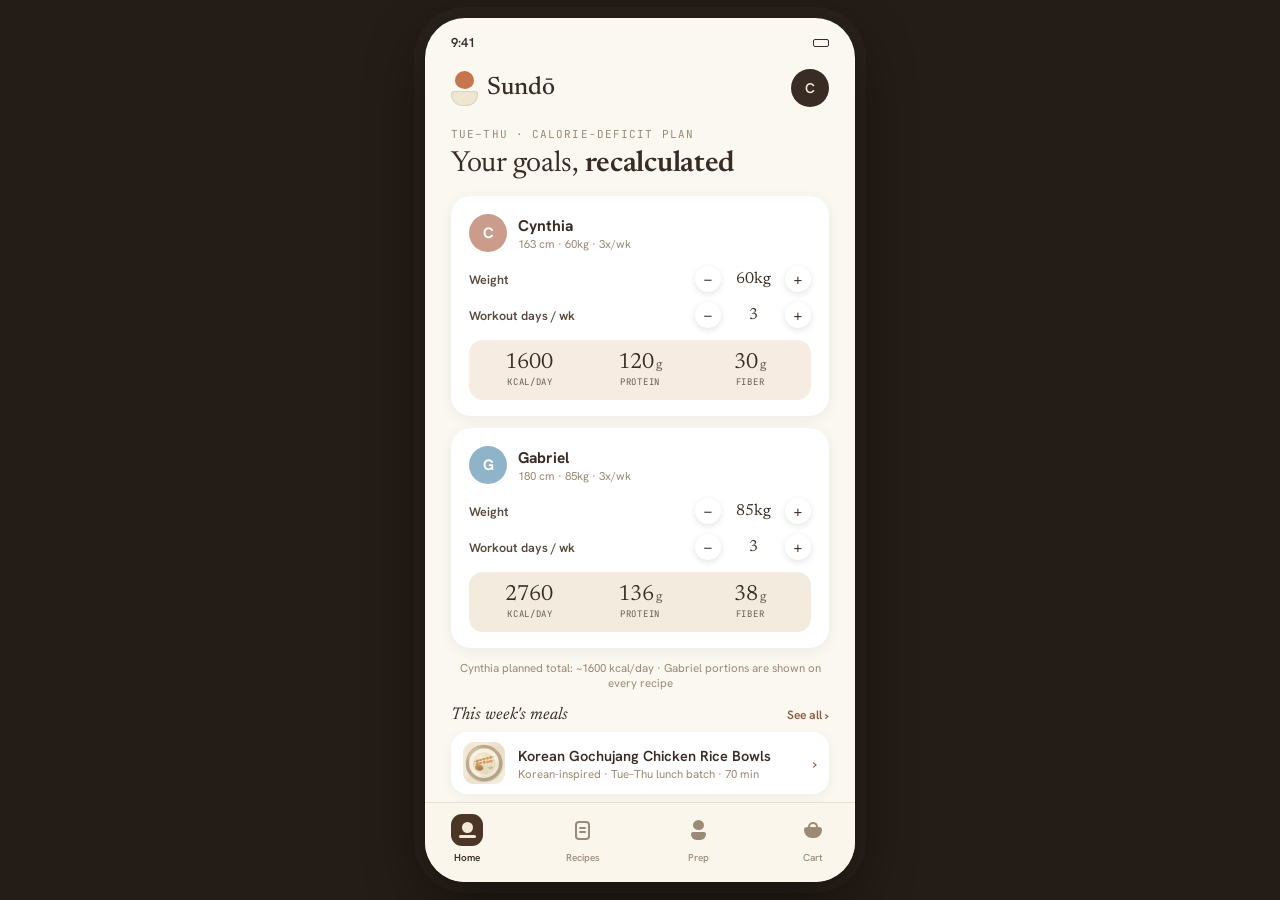
==== refresh.html @ 7ec4fa52 "feat: refresh Tue-Thu Asian deficit plan" ====
<!doctype html>
<html lang="en">
<head>
  <meta charset="utf-8">
  <meta name="viewport" content="width=device-width, initial-scale=1, viewport-fit=cover">
  <meta name="theme-color" content="#382C24">
  <title>Refreshing Sundō…</title>
  <style>body{margin:0;min-height:100vh;display:grid;place-items:center;background:#FBF6EC;color:#382C24;font:16px system-ui,sans-serif}main{text-align:center;padding:2rem}strong{font-size:1.2rem}</style>
</head>
<body>
  <main><strong>Refreshing Sundō…</strong><p>Clearing the old offline copy and opening the latest meal plan.</p></main>
  <script>
    (async () => {
      try {
        const registrations = await navigator.serviceWorker.getRegistrations();
        await Promise.all(registrations.map((registration) => registration.unregister()));
        const keys = await caches.keys();
        await Promise.all(keys.map((key) => caches.delete(key)));
      } catch (_) {
        // Continue to the cache-busted app even where cache APIs are unavailable.
      }
      location.replace('./?updated=calorie-deficit-tue-thu');
    })();
  </script>
</body>
</html>
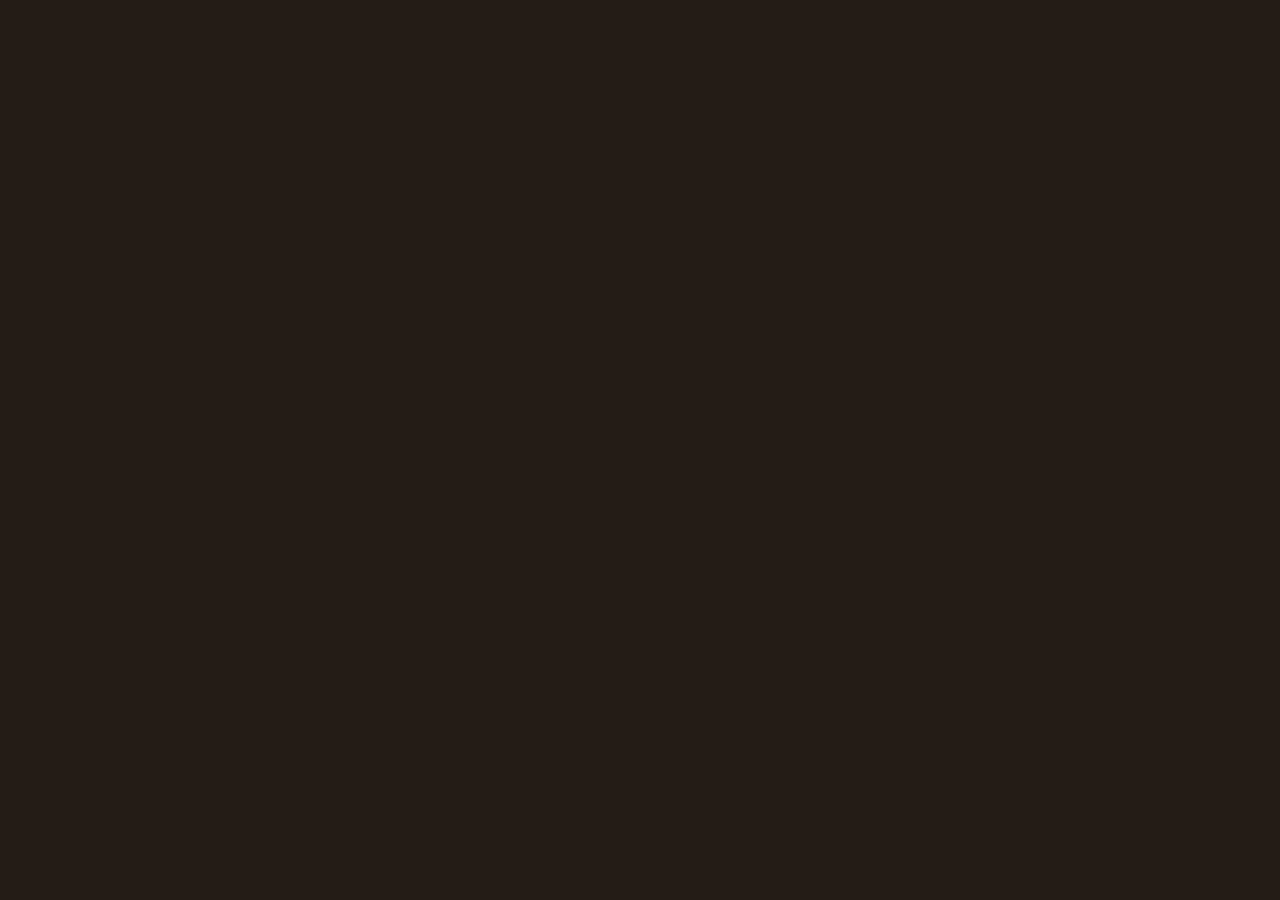
==== commit e3f760b2: "feat: add full-week mixed deficit plan" ====
--- a/refresh.html
+++ b/refresh.html
@@ -19,7 +19,7 @@
       } catch (_) {
         // Continue to the cache-busted app even where cache APIs are unavailable.
       }
-      location.replace('./?updated=calorie-deficit-tue-thu');
+      location.replace('./?updated=mixed-menu-oct-19-25');
     })();
   </script>
 </body>
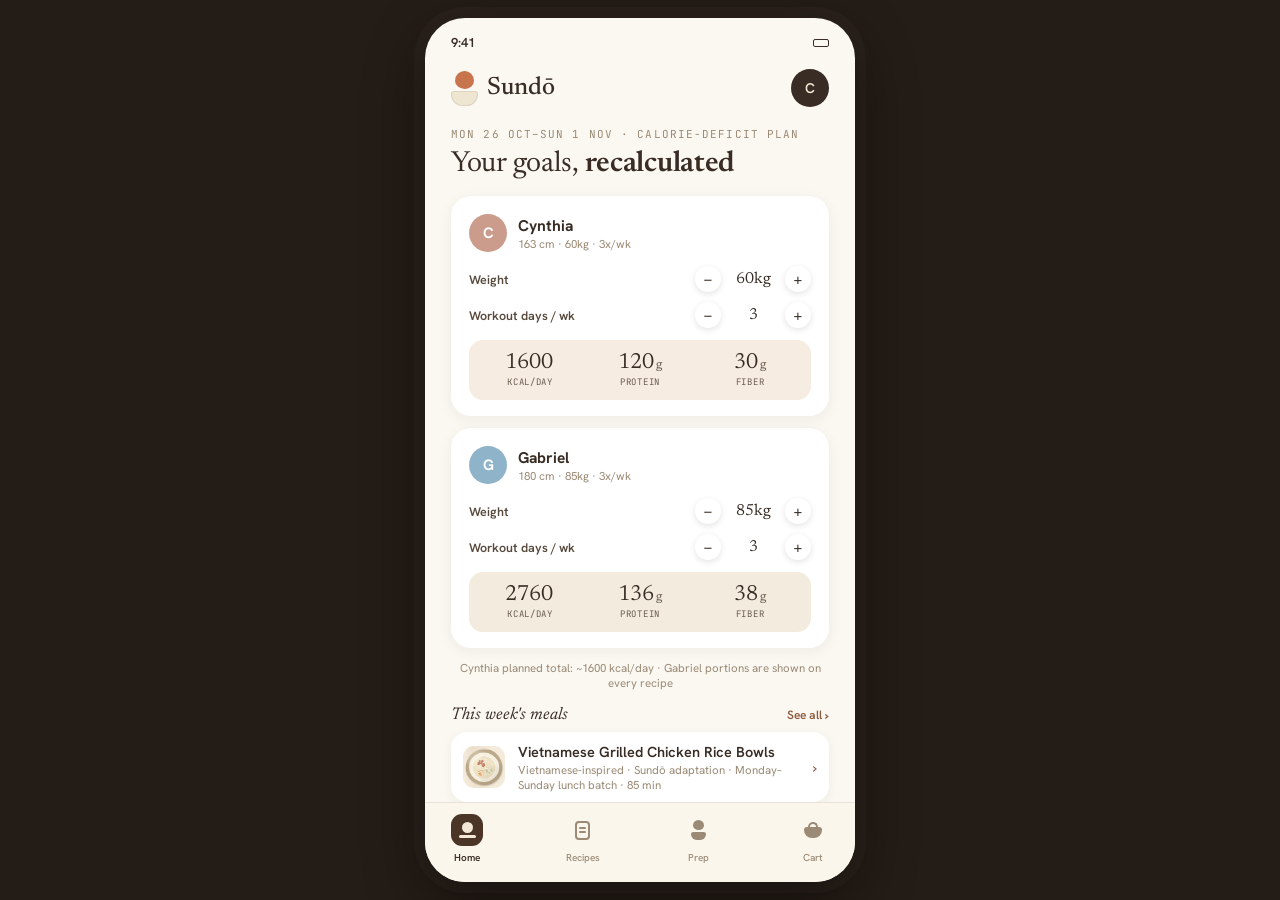
==== commit 1c819ff5: "feat: replace weekly menu with fresh roster" ====
--- a/refresh.html
+++ b/refresh.html
@@ -19,7 +19,7 @@
       } catch (_) {
         // Continue to the cache-busted app even where cache APIs are unavailable.
       }
-      location.replace('./?updated=mixed-menu-oct-19-25');
+      location.replace('./?updated=oct-26-nov-1-new-menu');
     })();
   </script>
 </body>
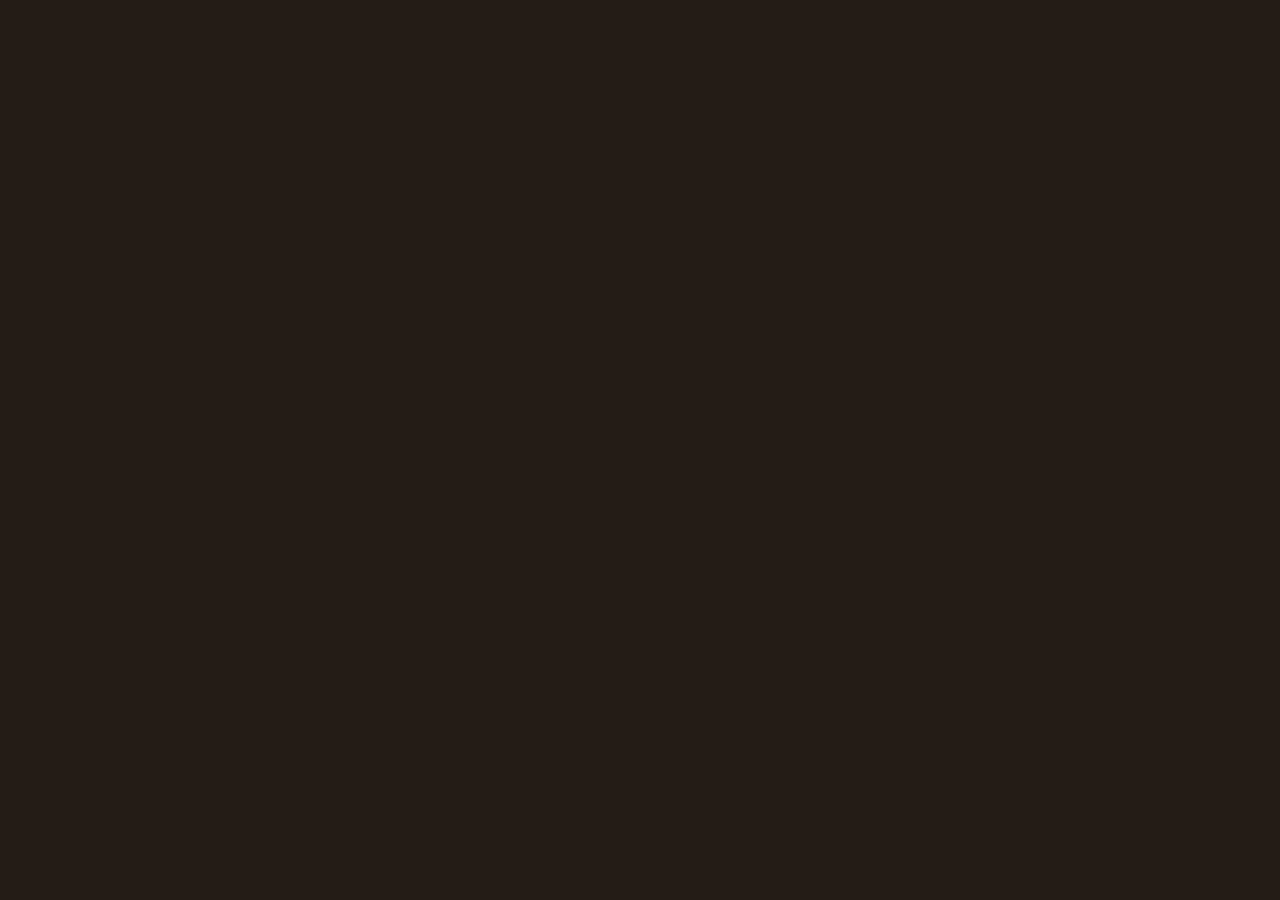
==== commit 490a62b7: "fix: bake apple fritters in oven" ====
--- a/refresh.html
+++ b/refresh.html
@@ -19,7 +19,7 @@
       } catch (_) {
         // Continue to the cache-busted app even where cache APIs are unavailable.
       }
-      location.replace('./?updated=oct-26-nov-1-new-menu');
+      location.replace('./?updated=oct-26-nov-1-oven-fritters');
     })();
   </script>
 </body>
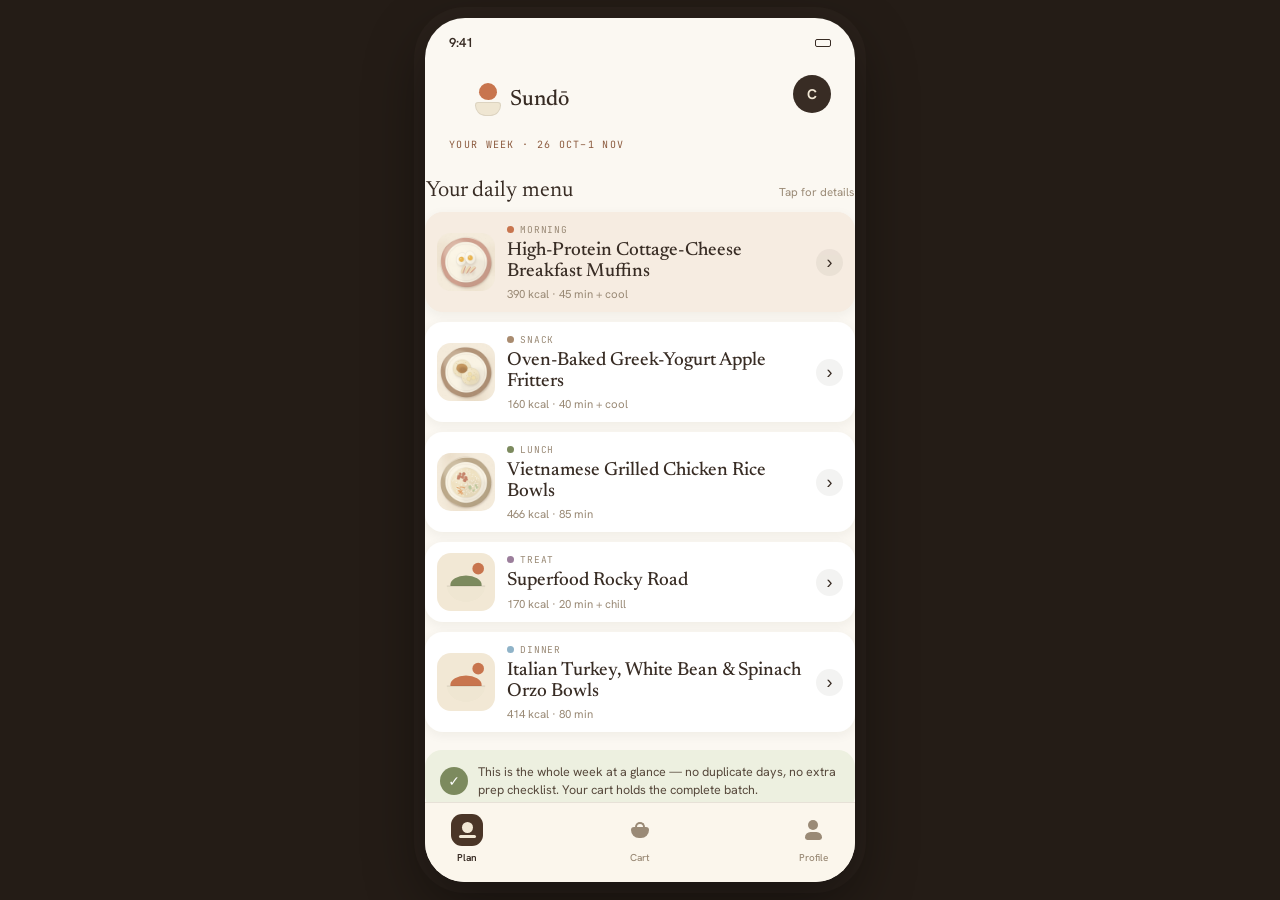
==== commit 57b5f33a: "feat: simplify weekly plan experience" ====
--- a/refresh.html
+++ b/refresh.html
@@ -19,7 +19,7 @@
       } catch (_) {
         // Continue to the cache-busted app even where cache APIs are unavailable.
       }
-      location.replace('./?updated=oct-26-nov-1-oven-fritters');
+      location.replace('./?updated=oct-26-nov-1-simple-weekly-menu');
     })();
   </script>
 </body>
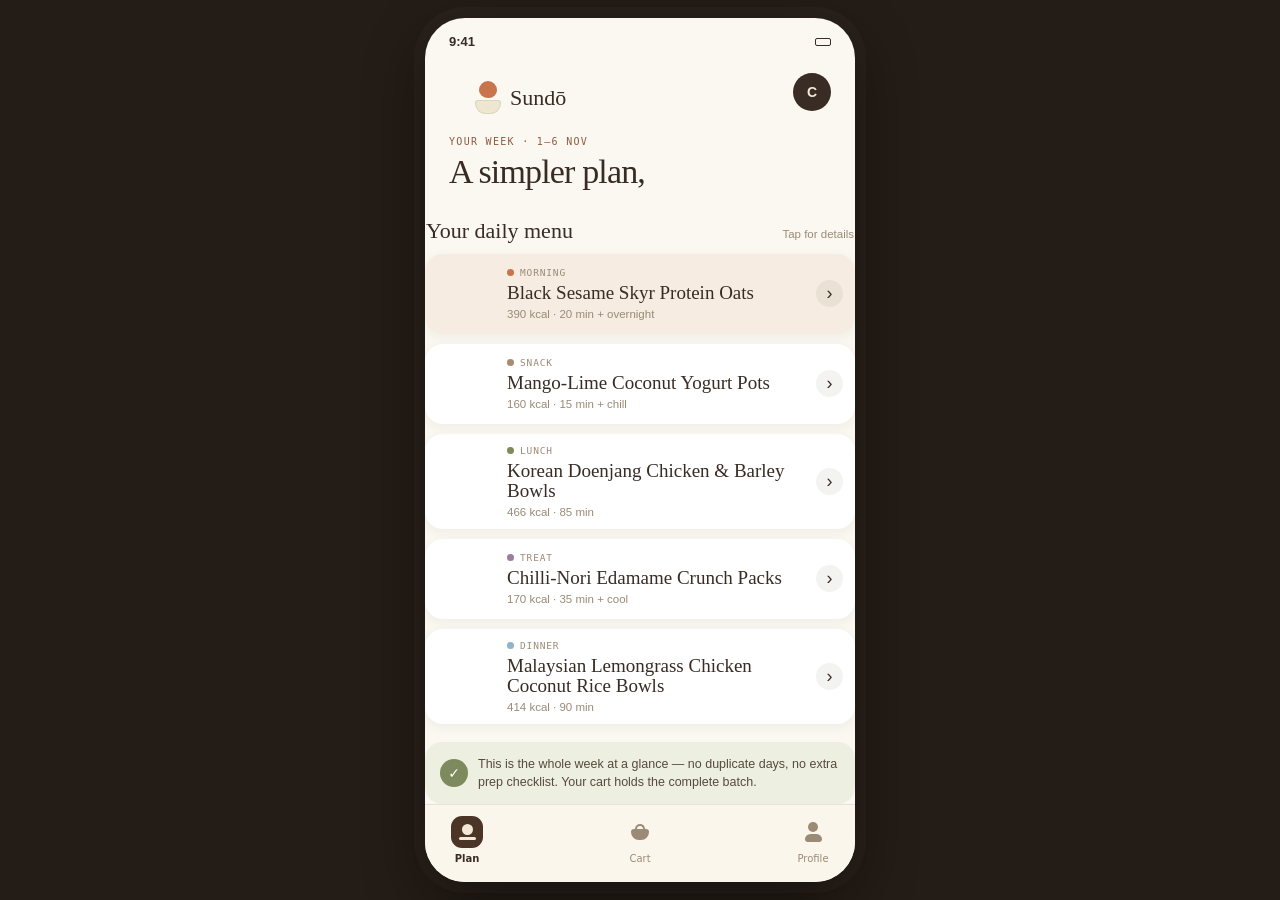
==== commit 22727193: "publish Sunday-Friday Asian meal plan" ====
--- a/refresh.html
+++ b/refresh.html
@@ -19,7 +19,7 @@
       } catch (_) {
         // Continue to the cache-busted app even where cache APIs are unavailable.
       }
-      location.replace('./?updated=oct-26-nov-1-simple-weekly-menu');
+      location.replace('./?updated=nov-1-nov-6-asian-six-day-plan');
     })();
   </script>
 </body>
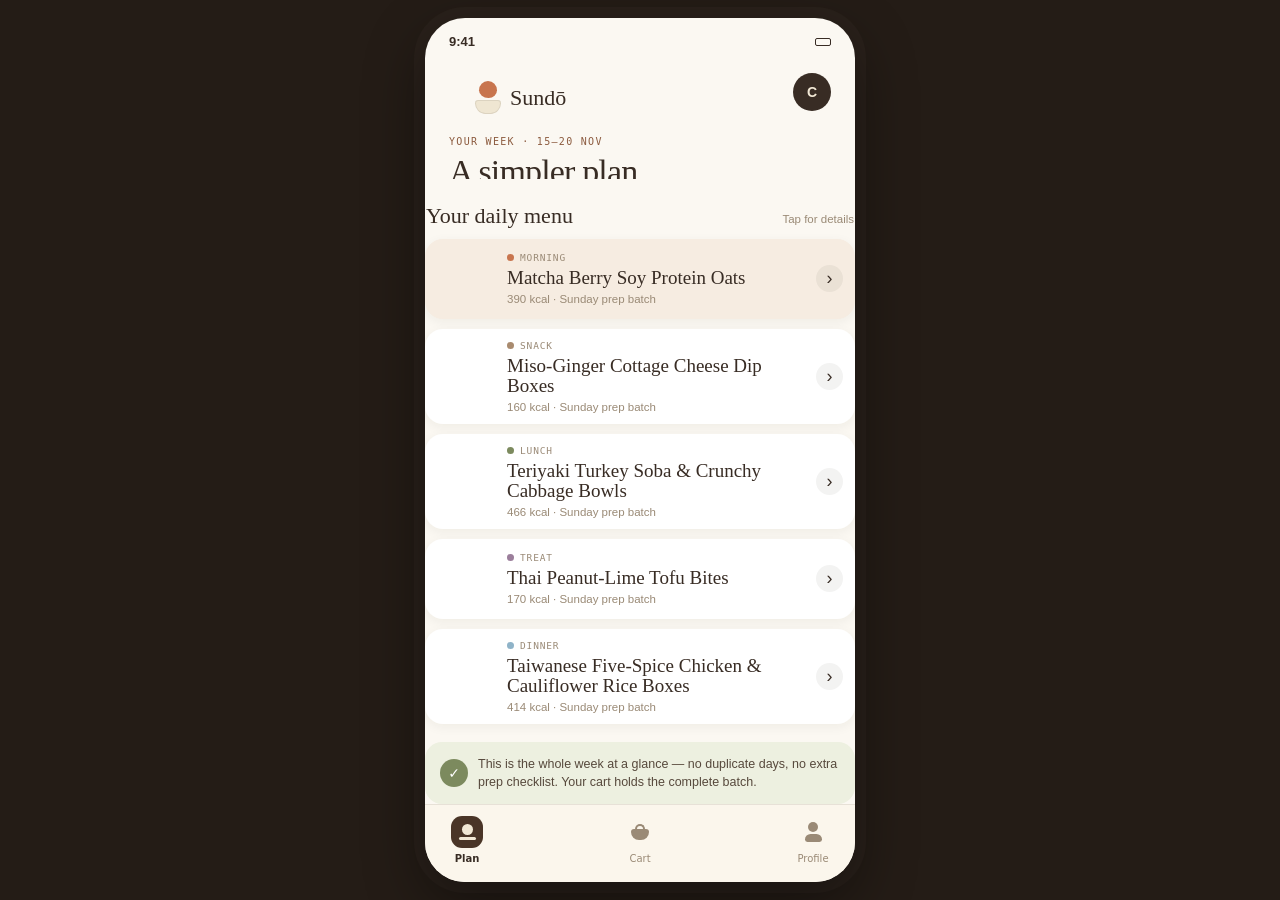
==== commit 8987da03: "feat: publish 15 nov asian prep plan" ====
--- a/refresh.html
+++ b/refresh.html
@@ -19,7 +19,7 @@
       } catch (_) {
         // Continue to the cache-busted app even where cache APIs are unavailable.
       }
-      location.replace('./?updated=nov-1-nov-6-asian-six-day-plan');
+      location.replace('./?updated=nov-15-nov-20-asian-six-day-plan');
     })();
   </script>
 </body>
